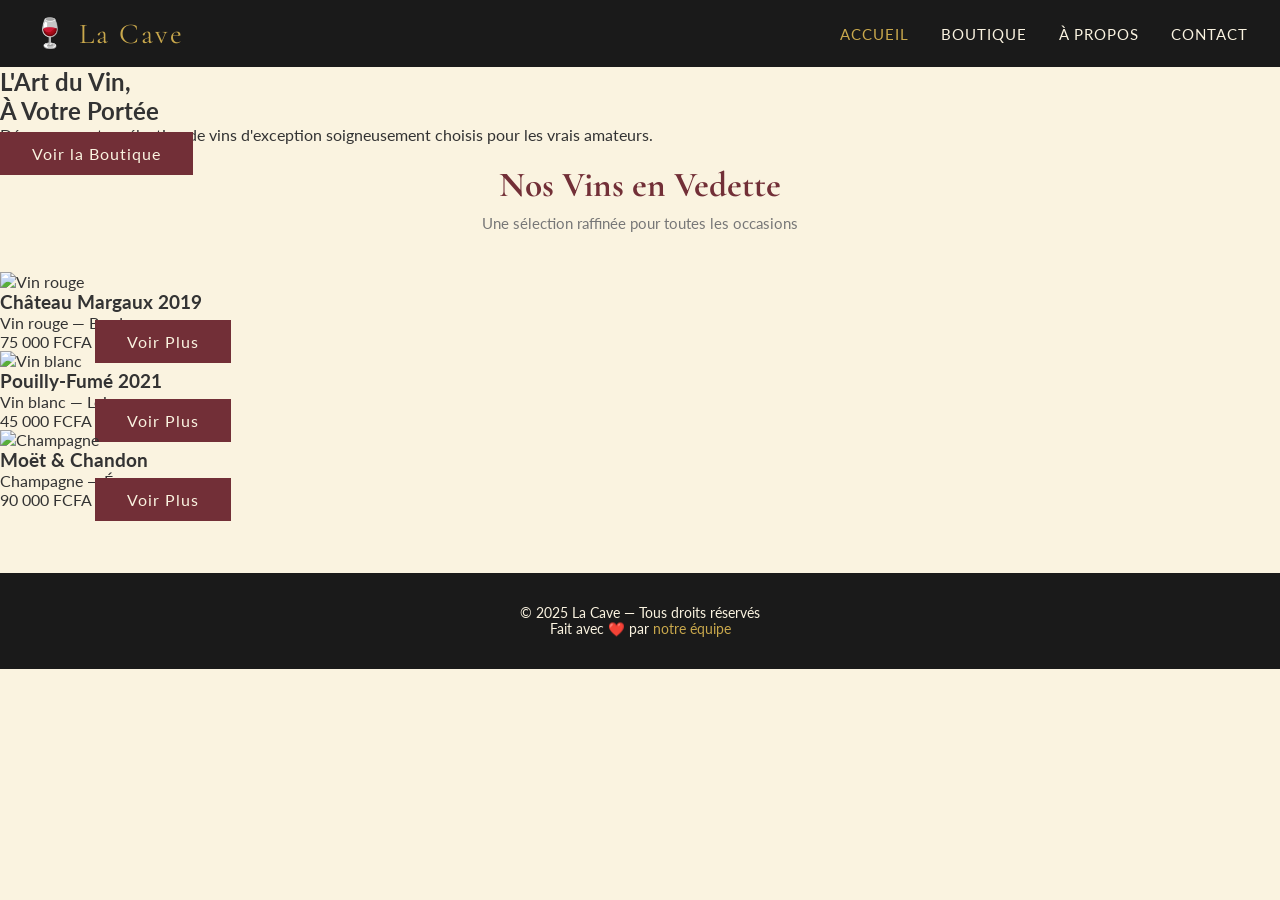
==== index.html @ 1f40045c "init: structure de base du projet La Cave" ====
<!DOCTYPE html>
<html lang="fr">
<head>
  <meta charset="UTF-8" />
  <meta name="viewport" content="width=device-width, initial-scale=1.0" />
  <title>La Cave — Vins d'Exception</title>
  <link rel="stylesheet" href="style.css" />
  <link rel="stylesheet" href="https://cdnjs.cloudflare.com/ajax/libs/font-awesome/6.5.0/css/all.min.css" />
</head>
<body>

  <!-- ========== NAVIGATION ========== -->
  <nav>
    <div class="logo">🍷 La Cave</div>
    <ul>
      <li><a href="index.html" class="actif">Accueil</a></li>
      <li><a href="shop.html">Boutique</a></li>
      <li><a href="a-propos.html">À Propos</a></li>
      <li><a href="contact.html">Contact</a></li>
    </ul>
  </nav>

  <!-- ========== CONTENU PRINCIPAL ========== -->
  <main>

    <!-- Section Héro -->
    <section class="hero">
      <div class="hero-contenu">
        <h1>L'Art du Vin,<br/>À Votre Portée</h1>
        <p>Découvrez notre sélection de vins d'exception soigneusement choisis pour les vrais amateurs.</p>
        <a href="shop.html" class="btn-principal">Voir la Boutique</a>
      </div>
    </section>

    <!-- Section Vins en Vedette -->
    <section class="vins-vedette">
      <h2 class="titre-section">Nos Vins en Vedette</h2>
      <p class="sous-titre-section">Une sélection raffinée pour toutes les occasions</p>
      <div class="grille-vins">

        <div class="carte-vin">
          <img src="images/vin1.jpg" alt="Vin rouge" />
          <h3>Château Margaux 2019</h3>
          <p>Vin rouge — Bordeaux</p>
          <span class="prix">75 000 FCFA</span>
          <a href="shop.html" class="btn-principal">Voir Plus</a>
        </div>

        <div class="carte-vin">
          <img src="images/vin2.jpg" alt="Vin blanc" />
          <h3>Pouilly-Fumé 2021</h3>
          <p>Vin blanc — Loire</p>
          <span class="prix">45 000 FCFA</span>
          <a href="shop.html" class="btn-principal">Voir Plus</a>
        </div>

        <div class="carte-vin">
          <img src="images/vin3.jpg" alt="Champagne" />
          <h3>Moët & Chandon</h3>
          <p>Champagne — Épernay</p>
          <span class="prix">90 000 FCFA</span>
          <a href="shop.html" class="btn-principal">Voir Plus</a>
        </div>

      </div>
    </section>

  </main>

  <!-- ========== PIED DE PAGE ========== -->
  <footer>
    <p>&copy; 2025 La Cave — Tous droits réservés</p>
    <p>Fait avec ❤️ par <a href="a-propos.html">notre équipe</a></p>
  </footer>

  <script src="script.js"></script>
</body>
</html>
---- style.css ----
/* =============================================
   LA CAVE — Feuille de style principale
   Auteur : [Ton Nom] (Chef d'équipe)
   ============================================= */

@import url('https://fonts.googleapis.com/css2?family=Cormorant+Garamond:wght@400;600;700&family=Lato:wght@300;400&display=swap');

/* --- Variables globales --- */
:root {
  --couleur-principale : #722F37;  /* Bordeaux */
  --couleur-or         : #C9A84C;  /* Or */
  --couleur-creme      : #FAF3E0;  /* Crème */
  --couleur-sombre     : #1a1a1a;  /* Noir doux */
  --couleur-texte      : #333333;
  --police-titre       : 'Cormorant Garamond', serif;
  --police-corps       : 'Lato', sans-serif;
}

/* --- Réinitialisation --- */
* {
  margin: 0;
  padding: 0;
  box-sizing: border-box;
}

body {
  font-family: var(--police-corps);
  color: var(--couleur-texte);
  background-color: var(--couleur-creme);
}

a {
  text-decoration: none;
  color: inherit;
}

/* =============================================
   BARRE DE NAVIGATION
   ============================================= */
nav {
  background-color: var(--couleur-sombre);
  padding: 1rem 2rem;
  display: flex;
  justify-content: space-between;
  align-items: center;
  position: sticky;
  top: 0;
  z-index: 100;
}

nav .logo {
  font-family: var(--police-titre);
  font-size: 1.8rem;
  color: var(--couleur-or);
  letter-spacing: 2px;
}

nav ul {
  list-style: none;
  display: flex;
  gap: 2rem;
}

nav ul li a {
  color: var(--couleur-creme);
  font-size: 0.95rem;
  letter-spacing: 1px;
  text-transform: uppercase;
  transition: color 0.3s;
}

nav ul li a:hover,
nav ul li a.actif {
  color: var(--couleur-or);
}

/* =============================================
   PIED DE PAGE
   ============================================= */
footer {
  background-color: var(--couleur-sombre);
  color: var(--couleur-creme);
  text-align: center;
  padding: 2rem;
  margin-top: 4rem;
  font-size: 0.85rem;
}

footer a {
  color: var(--couleur-or);
}

/* =============================================
   BOUTONS
   ============================================= */
.btn-principal {
  background-color: var(--couleur-principale);
  color: var(--couleur-creme);
  padding: 0.75rem 2rem;
  border: none;
  font-family: var(--police-corps);
  font-size: 1rem;
  letter-spacing: 1px;
  cursor: pointer;
  transition: background-color 0.3s;
}

.btn-principal:hover {
  background-color: var(--couleur-or);
  color: var(--couleur-sombre);
}

/* =============================================
   TITRE DE SECTION
   ============================================= */
.titre-section {
  font-family: var(--police-titre);
  font-size: 2.2rem;
  color: var(--couleur-principale);
  text-align: center;
  margin-bottom: 0.5rem;
}

.sous-titre-section {
  text-align: center;
  color: #777;
  margin-bottom: 2.5rem;
  font-size: 0.95rem;
}
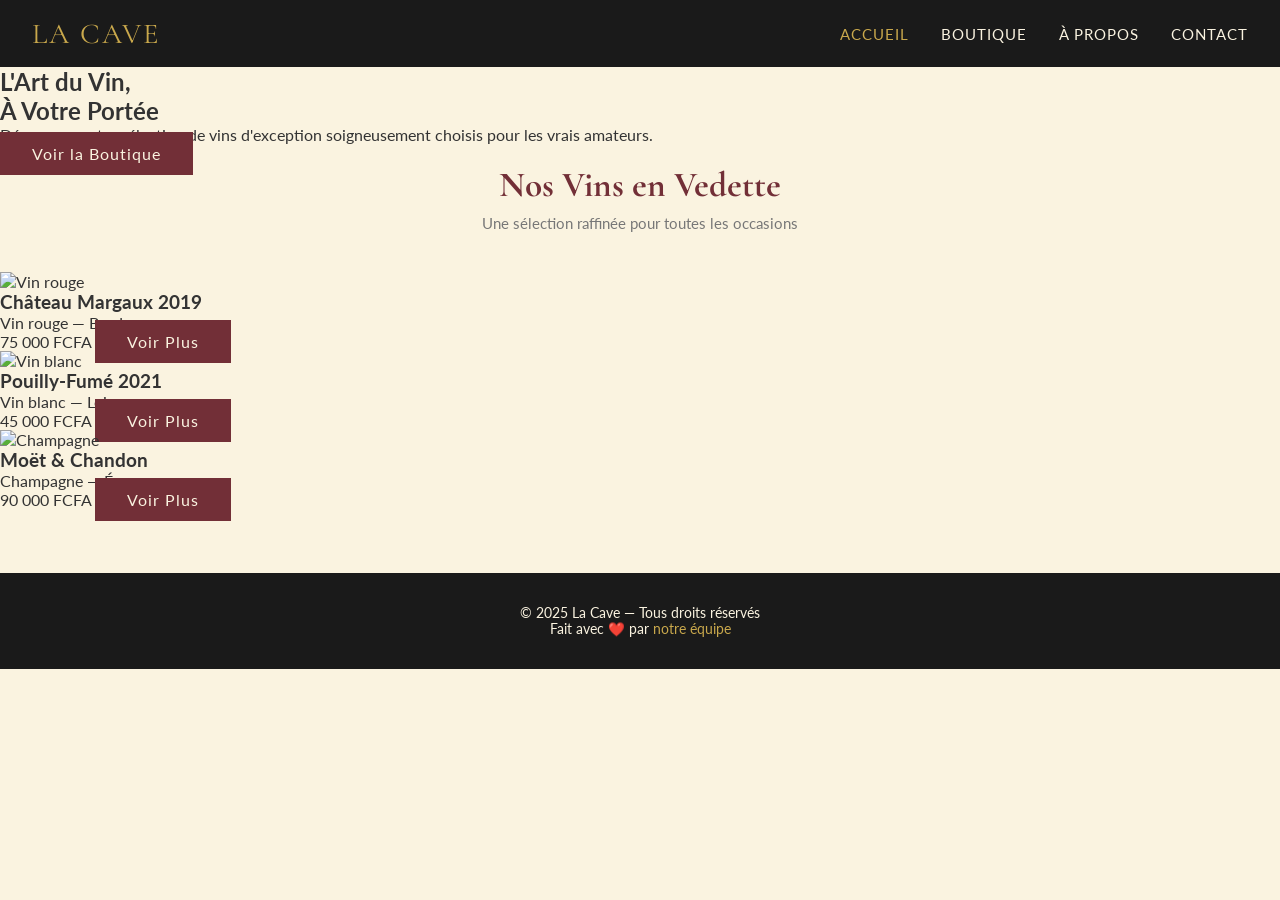
==== commit 6763b85d: "ajout: images dans le dossier images/" ====
--- a/index.html
+++ b/index.html
@@ -11,7 +11,7 @@
 
   <!-- ========== NAVIGATION ========== -->
   <nav>
-    <div class="logo">🍷 La Cave</div>
+    <div class="logo">LA CAVE</div>
     <ul>
       <li><a href="index.html" class="actif">Accueil</a></li>
       <li><a href="shop.html">Boutique</a></li>
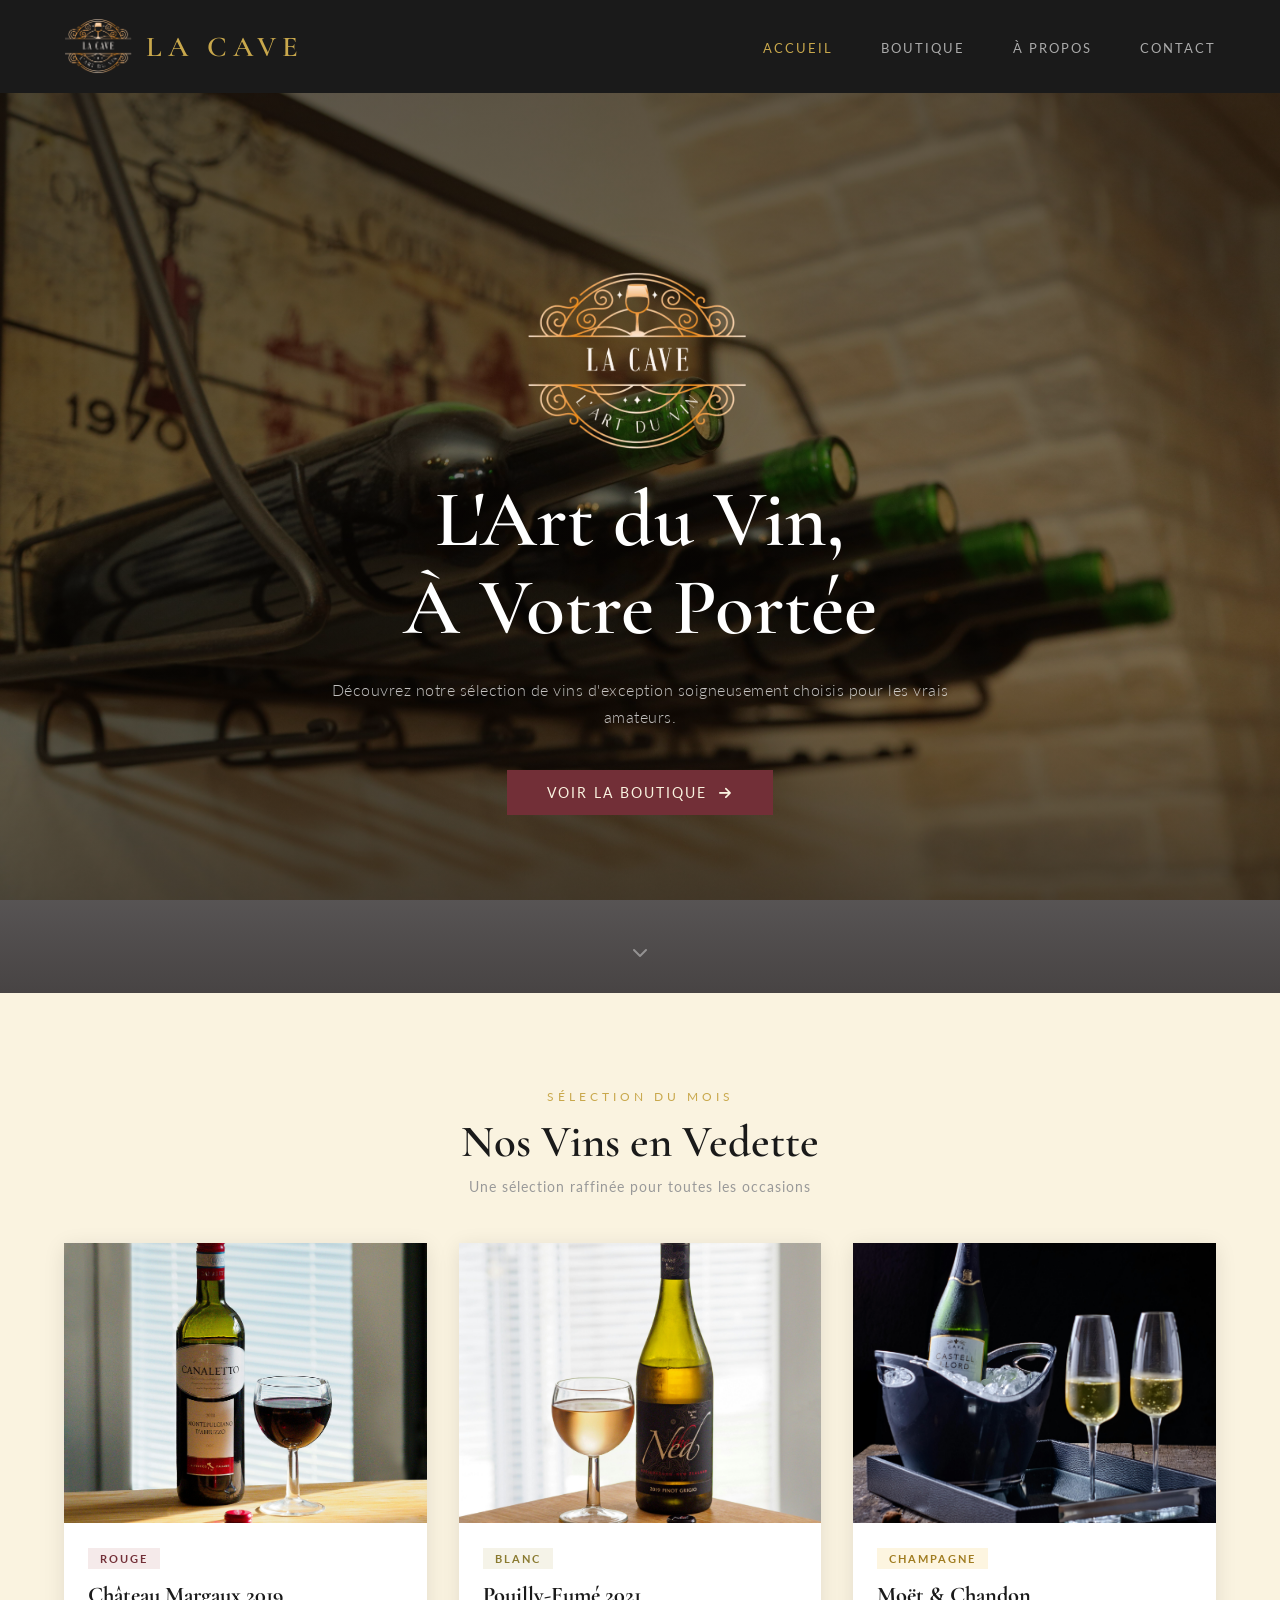
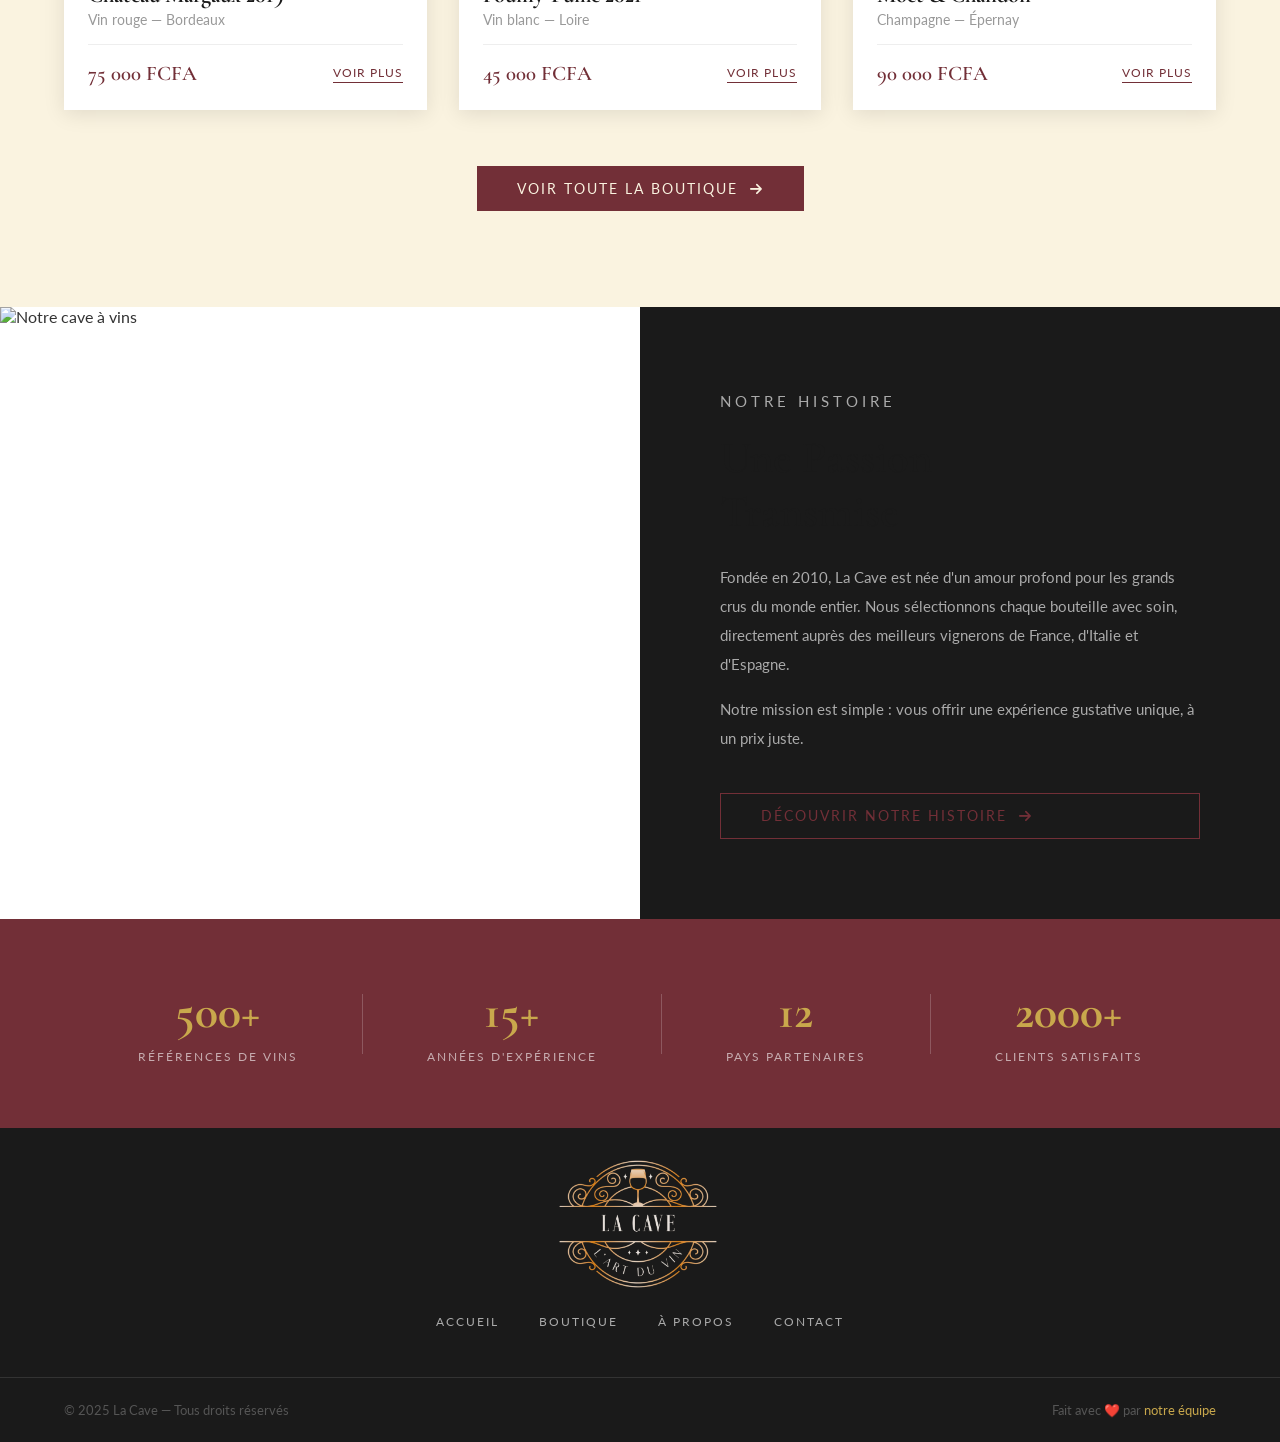
==== commit 97e810ae: "feat: page accueil terminée - index.html et style.css" ====
--- a/index.html
+++ b/index.html
@@ -11,7 +11,10 @@
 
   <!-- ========== NAVIGATION ========== -->
   <nav>
-    <div class="logo">LA CAVE</div>
+    <a href="index.html" class="logo-nav">
+      <img src="images/logo-2.png" alt="La Cave" class="logo-img" />
+      <span class="logo-texte">LA CAVE</span>
+    </a>
     <ul>
       <li><a href="index.html" class="actif">Accueil</a></li>
       <li><a href="shop.html">Boutique</a></li>
@@ -23,45 +26,114 @@
   <!-- ========== CONTENU PRINCIPAL ========== -->
   <main>
 
-    <!-- Section Héro -->
+    <!-- ===== SECTION HÉRO ===== -->
     <section class="hero">
+      <div class="hero-overlay"></div>
       <div class="hero-contenu">
+        <img src="images/logo-2.png" alt="La Cave" class="hero-logo" />
         <h1>L'Art du Vin,<br/>À Votre Portée</h1>
-        <p>Découvrez notre sélection de vins d'exception soigneusement choisis pour les vrais amateurs.</p>
-        <a href="shop.html" class="btn-principal">Voir la Boutique</a>
+        <p class="hero-sous-titre">Découvrez notre sélection de vins d'exception soigneusement choisis pour les vrais amateurs.</p>
+        <a href="shop.html" class="btn-principal">Voir la Boutique &nbsp;<i class="fa-solid fa-arrow-right"></i></a>
+      </div>
+      <div class="hero-scroll">
+        <i class="fa-solid fa-chevron-down"></i>
       </div>
     </section>
 
-    <!-- Section Vins en Vedette -->
+    <!-- ===== SECTION VINS EN VEDETTE ===== -->
     <section class="vins-vedette">
+      <p class="label-section">Sélection du Mois</p>
       <h2 class="titre-section">Nos Vins en Vedette</h2>
       <p class="sous-titre-section">Une sélection raffinée pour toutes les occasions</p>
+
       <div class="grille-vins">
 
         <div class="carte-vin">
-          <img src="images/vin1.jpg" alt="Vin rouge" />
-          <h3>Château Margaux 2019</h3>
-          <p>Vin rouge — Bordeaux</p>
-          <span class="prix">75 000 FCFA</span>
-          <a href="shop.html" class="btn-principal">Voir Plus</a>
+          <div class="carte-vin-image">
+            <img src="images/vin-rouge-2.jpg" alt="Vin rouge" />
+          </div>
+          <div class="carte-vin-corps">
+            <span class="carte-categorie rouge">Rouge</span>
+            <h3>Château Margaux 2019</h3>
+            <p>Vin rouge — Bordeaux</p>
+            <div class="carte-bas">
+              <span class="prix">75 000 FCFA</span>
+              <a href="shop.html" class="btn-carte">Voir Plus</a>
+            </div>
+          </div>
         </div>
 
         <div class="carte-vin">
-          <img src="images/vin2.jpg" alt="Vin blanc" />
-          <h3>Pouilly-Fumé 2021</h3>
-          <p>Vin blanc — Loire</p>
-          <span class="prix">45 000 FCFA</span>
-          <a href="shop.html" class="btn-principal">Voir Plus</a>
+          <div class="carte-vin-image">
+            <img src="images/vin-blanc-1.jpg" alt="Vin blanc" />
+          </div>
+          <div class="carte-vin-corps">
+            <span class="carte-categorie blanc">Blanc</span>
+            <h3>Pouilly-Fumé 2021</h3>
+            <p>Vin blanc — Loire</p>
+            <div class="carte-bas">
+              <span class="prix">45 000 FCFA</span>
+              <a href="shop.html" class="btn-carte">Voir Plus</a>
+            </div>
+          </div>
         </div>
 
         <div class="carte-vin">
-          <img src="images/vin3.jpg" alt="Champagne" />
-          <h3>Moët & Chandon</h3>
-          <p>Champagne — Épernay</p>
-          <span class="prix">90 000 FCFA</span>
-          <a href="shop.html" class="btn-principal">Voir Plus</a>
+          <div class="carte-vin-image">
+            <img src="images/champagne-2.jpg" alt="Champagne" />
+          </div>
+          <div class="carte-vin-corps">
+            <span class="carte-categorie champagne">Champagne</span>
+            <h3>Moët &amp; Chandon</h3>
+            <p>Champagne — Épernay</p>
+            <div class="carte-bas">
+              <span class="prix">90 000 FCFA</span>
+              <a href="shop.html" class="btn-carte">Voir Plus</a>
+            </div>
+          </div>
         </div>
 
+      </div>
+
+      <div class="voir-tout">
+        <a href="shop.html" class="btn-principal">Voir Toute la Boutique &nbsp;<i class="fa-solid fa-arrow-right"></i></a>
+      </div>
+    </section>
+
+    <!-- ===== SECTION HISTOIRE (image verticale + texte) ===== -->
+    <section class="section-histoire">
+      <div class="histoire-image">
+        <img src="images/vin-ledge-2.jpg" alt="Notre cave à vins" />
+      </div>
+      <div class="histoire-texte">
+        <p class="label-section">Notre Histoire</p>
+        <h2 class="titre-section-gauche">Une Passion<br/>Transmise</h2>
+        <p>Fondée en 2010, La Cave est née d'un amour profond pour les grands crus du monde entier. Nous sélectionnons chaque bouteille avec soin, directement auprès des meilleurs vignerons de France, d'Italie et d'Espagne.</p>
+        <p>Notre mission est simple : vous offrir une expérience gustative unique, à un prix juste.</p>
+        <a href="a-propos.html" class="btn-contour">Découvrir Notre Histoire &nbsp;<i class="fa-solid fa-arrow-right"></i></a>
+      </div>
+    </section>
+
+    <!-- ===== SECTION CHIFFRES ===== -->
+    <section class="section-chiffres">
+      <div class="chiffre-item">
+        <span class="chiffre">500+</span>
+        <span class="chiffre-label">Références de Vins</span>
+      </div>
+      <div class="chiffre-separateur"></div>
+      <div class="chiffre-item">
+        <span class="chiffre">15+</span>
+        <span class="chiffre-label">Années d'Expérience</span>
+      </div>
+      <div class="chiffre-separateur"></div>
+      <div class="chiffre-item">
+        <span class="chiffre">12</span>
+        <span class="chiffre-label">Pays Partenaires</span>
+      </div>
+      <div class="chiffre-separateur"></div>
+      <div class="chiffre-item">
+        <span class="chiffre">2000+</span>
+        <span class="chiffre-label">Clients Satisfaits</span>
       </div>
     </section>
 
@@ -69,8 +141,19 @@
 
   <!-- ========== PIED DE PAGE ========== -->
   <footer>
-    <p>&copy; 2025 La Cave — Tous droits réservés</p>
-    <p>Fait avec ❤️ par <a href="a-propos.html">notre équipe</a></p>
+    <div class="footer-contenu">
+      <img src="images/logo-2.png" alt="La Cave" class="footer-logo-img" />
+      <div class="footer-liens">
+        <a href="index.html">Accueil</a>
+        <a href="shop.html">Boutique</a>
+        <a href="a-propos.html">À Propos</a>
+        <a href="contact.html">Contact</a>
+      </div>
+    </div>
+    <div class="footer-bas">
+      <p>&copy; 2025 La Cave — Tous droits réservés</p>
+      <p>Fait avec ❤️ par <a href="a-propos.html">notre équipe</a></p>
+    </div>
   </footer>
 
   <script src="script.js"></script>
--- a/style.css
+++ b/style.css
@@ -1,22 +1,30 @@
 /* =============================================
    LA CAVE — Feuille de style principale
-   Auteur : [Ton Nom] (Chef d'équipe)
-   ============================================= */
-
-@import url('https://fonts.googleapis.com/css2?family=Cormorant+Garamond:wght@400;600;700&family=Lato:wght@300;400&display=swap');
-
-/* --- Variables globales --- */
+   Auteur : Membre 1 (Chef d'équipe)
+   ============================================= */
+
+@import url('https://fonts.googleapis.com/css2?family=Cormorant+Garamond:ital,wght@0,400;0,600;0,700;1,400&family=Lato:wght@300;400;700&display=swap');
+
+/* =============================================
+   VARIABLES GLOBALES
+   ============================================= */
 :root {
-  --couleur-principale : #722F37;  /* Bordeaux */
-  --couleur-or         : #C9A84C;  /* Or */
-  --couleur-creme      : #FAF3E0;  /* Crème */
-  --couleur-sombre     : #1a1a1a;  /* Noir doux */
+  --couleur-principale : #722F37;
+  --couleur-or         : #C9A84C;
+  --couleur-creme      : #FAF3E0;
+  --couleur-sombre     : #1a1a1a;
   --couleur-texte      : #333333;
+  --couleur-gris       : #f5f5f0;
   --police-titre       : 'Cormorant Garamond', serif;
   --police-corps       : 'Lato', sans-serif;
-}
-
-/* --- Réinitialisation --- */
+  --ombre              : 0 4px 20px rgba(0,0,0,0.1);
+  --ombre-forte        : 0 8px 40px rgba(0,0,0,0.2);
+  --transition         : all 0.3s ease;
+}
+
+/* =============================================
+   RÉINITIALISATION
+   ============================================= */
 * {
   margin: 0;
   padding: 0;
@@ -26,7 +34,8 @@
 body {
   font-family: var(--police-corps);
   color: var(--couleur-texte);
-  background-color: var(--couleur-creme);
+  background-color: #fff;
+  overflow-x: hidden;
 }
 
 a {
@@ -34,39 +43,63 @@
   color: inherit;
 }
 
+img {
+  max-width: 100%;
+  display: block;
+}
+
 /* =============================================
    BARRE DE NAVIGATION
    ============================================= */
 nav {
   background-color: var(--couleur-sombre);
-  padding: 1rem 2rem;
+  padding: 1.2rem 4rem;
   display: flex;
   justify-content: space-between;
   align-items: center;
   position: sticky;
   top: 0;
-  z-index: 100;
-}
-
-nav .logo {
+  z-index: 1000;
+}
+
+nav .logo-nav {
+  display: flex;
+  align-items: center;
+  gap: 0.75rem;
+  text-decoration: none;
+}
+
+nav .logo-img {
+  height: 55px;
+  width: auto;
+  transition: opacity 0.3s;
+}
+
+nav .logo-nav:hover .logo-img {
+  opacity: 0.85;
+}
+
+nav .logo-texte {
   font-family: var(--police-titre);
   font-size: 1.8rem;
   color: var(--couleur-or);
-  letter-spacing: 2px;
+  letter-spacing: 6px;
+  font-weight: 600;
 }
 
 nav ul {
   list-style: none;
   display: flex;
-  gap: 2rem;
+  gap: 3rem;
 }
 
 nav ul li a {
-  color: var(--couleur-creme);
-  font-size: 0.95rem;
-  letter-spacing: 1px;
-  text-transform: uppercase;
-  transition: color 0.3s;
+  color: #aaa;
+  font-size: 0.8rem;
+  letter-spacing: 2px;
+  text-transform: uppercase;
+  transition: var(--transition);
+  font-weight: 400;
 }
 
 nav ul li a:hover,
@@ -80,13 +113,46 @@
 footer {
   background-color: var(--couleur-sombre);
   color: var(--couleur-creme);
-  text-align: center;
-  padding: 2rem;
-  margin-top: 4rem;
-  font-size: 0.85rem;
-}
-
-footer a {
+  margin-top: 0;
+}
+
+.footer-contenu {
+  padding: 2rem 4rem 3rem;
+  display: flex;
+  flex-direction: column;
+  align-items: center;
+  gap: 1rem;
+  border-bottom: 1px solid #333;
+}
+
+.footer-liens {
+  display: flex;
+  gap: 2.5rem;
+  margin-top: 0.5rem;
+}
+
+.footer-liens a {
+  color: #aaa;
+  font-size: 0.75rem;
+  letter-spacing: 2px;
+  text-transform: uppercase;
+  transition: var(--transition);
+}
+
+.footer-liens a:hover {
+  color: var(--couleur-or);
+}
+
+.footer-bas {
+  padding: 1.5rem 4rem;
+  text-align: center;
+  font-size: 0.8rem;
+  color: #555;
+  display: flex;
+  justify-content: space-between;
+}
+
+.footer-bas a {
   color: var(--couleur-or);
 }
 
@@ -94,15 +160,17 @@
    BOUTONS
    ============================================= */
 .btn-principal {
+  display: inline-block;
   background-color: var(--couleur-principale);
   color: var(--couleur-creme);
-  padding: 0.75rem 2rem;
+  padding: 0.9rem 2.5rem;
   border: none;
   font-family: var(--police-corps);
-  font-size: 1rem;
-  letter-spacing: 1px;
+  font-size: 0.85rem;
+  letter-spacing: 2px;
+  text-transform: uppercase;
   cursor: pointer;
-  transition: background-color 0.3s;
+  transition: var(--transition);
 }
 
 .btn-principal:hover {
@@ -110,20 +178,618 @@
   color: var(--couleur-sombre);
 }
 
-/* =============================================
-   TITRE DE SECTION
-   ============================================= */
+.btn-contour {
+  display: inline-block;
+  background-color: transparent;
+  color: var(--couleur-principale);
+  padding: 0.9rem 2.5rem;
+  border: 1px solid var(--couleur-principale);
+  font-family: var(--police-corps);
+  font-size: 0.85rem;
+  letter-spacing: 2px;
+  text-transform: uppercase;
+  cursor: pointer;
+  transition: var(--transition);
+  margin-top: 1.5rem;
+}
+
+.btn-contour:hover {
+  background-color: var(--couleur-principale);
+  color: var(--couleur-creme);
+}
+
+.btn-carte {
+  display: inline-block;
+  background-color: transparent;
+  color: var(--couleur-principale);
+  font-size: 0.78rem;
+  letter-spacing: 1px;
+  text-transform: uppercase;
+  border-bottom: 1px solid var(--couleur-principale);
+  padding-bottom: 2px;
+  transition: var(--transition);
+}
+
+.btn-carte:hover {
+  color: var(--couleur-or);
+  border-color: var(--couleur-or);
+}
+
+/* =============================================
+   LABELS ET TITRES DE SECTION
+   ============================================= */
+.label-section {
+  font-size: 0.75rem;
+  letter-spacing: 4px;
+  text-transform: uppercase;
+  color: var(--couleur-or);
+  text-align: center;
+  display: block;
+  margin-bottom: 0.75rem;
+}
+
 .titre-section {
   font-family: var(--police-titre);
-  font-size: 2.2rem;
+  font-size: 2.8rem;
+  color: var(--couleur-sombre);
+  text-align: center;
+  margin-bottom: 0.5rem;
+  font-weight: 600;
+  line-height: 1.2;
+}
+
+.titre-section-gauche {
+  font-family: var(--police-titre);
+  font-size: 2.8rem;
+  color: var(--couleur-sombre);
+  text-align: left;
+  margin-bottom: 1.5rem;
+  font-weight: 600;
+  line-height: 1.2;
+}
+
+.sous-titre-section {
+  text-align: center;
+  color: #999;
+  margin-bottom: 3rem;
+  font-size: 0.9rem;
+  letter-spacing: 1px;
+}
+
+/* =============================================
+   SECTION HÉRO
+   ============================================= */
+/* Logo dans le héro */
+.hero-logo {
+  height: 180px;
+  width: auto;
+  margin: 0 auto 1.5rem;
+  filter: drop-shadow(0 0 30px rgba(201, 168, 76, 0.4));
+}
+
+/* Logo dans le footer */
+.footer-logo-img {
+  height: 130px;
+  width: auto;
+  margin: 0 auto;
+  opacity: 0.9;
+}
+
+.hero {
+  position: relative;
+  height: 100vh;
+  min-height: 600px;
+  background-image: url('images/vin-ledge-1.jpg');
+  background-size: cover;
+  background-position: center;
+  background-attachment: fixed;
+  display: flex;
+  align-items: center;
+  justify-content: center;
+}
+
+.hero-overlay {
+  position: absolute;
+  inset: 0;
+  background: linear-gradient(
+    to bottom,
+    rgba(10, 5, 5, 0.65) 0%,
+    rgba(10, 5, 5, 0.5) 60%,
+    rgba(10, 5, 5, 0.75) 100%
+  );
+}
+
+.hero-contenu {
+  position: relative;
+  z-index: 2;
+  text-align: center;
+  color: #fff;
+  max-width: 750px;
+  padding: 0 2rem;
+}
+
+.hero-label {
+  font-size: 0.75rem;
+  letter-spacing: 5px;
+  text-transform: uppercase;
+  color: var(--couleur-or);
+  margin-bottom: 1.5rem;
+}
+
+.hero-contenu h1 {
+  font-family: var(--police-titre);
+  font-size: 5rem;
+  font-weight: 600;
+  line-height: 1.1;
+  margin-bottom: 1.5rem;
+  color: #fff;
+}
+
+.hero-sous-titre {
+  font-size: 1rem;
+  color: rgba(255,255,255,0.75);
+  margin-bottom: 2.5rem;
+  line-height: 1.7;
+  font-weight: 300;
+  letter-spacing: 0.5px;
+}
+
+.hero-scroll {
+  position: absolute;
+  bottom: 2rem;
+  left: 50%;
+  transform: translateX(-50%);
+  z-index: 2;
+  color: rgba(255,255,255,0.4);
+  font-size: 1rem;
+  animation: rebondir 2s infinite;
+}
+
+@keyframes rebondir {
+  0%, 100% { transform: translateX(-50%) translateY(0); }
+  50%       { transform: translateX(-50%) translateY(8px); }
+}
+
+/* =============================================
+   SECTION VINS EN VEDETTE
+   ============================================= */
+.vins-vedette {
+  padding: 6rem 4rem;
+  background-color: var(--couleur-creme);
+}
+
+.grille-vins {
+  display: grid;
+  grid-template-columns: repeat(3, 1fr);
+  gap: 2rem;
+  max-width: 1200px;
+  margin: 0 auto;
+}
+
+.carte-vin {
+  background-color: #fff;
+  box-shadow: var(--ombre);
+  transition: var(--transition);
+  overflow: hidden;
+}
+
+.carte-vin:hover {
+  box-shadow: var(--ombre-forte);
+  transform: translateY(-6px);
+}
+
+.carte-vin-image {
+  width: 100%;
+  height: 280px;
+  overflow: hidden;
+}
+
+.carte-vin-image img {
+  width: 100%;
+  height: 100%;
+  object-fit: cover;
+  transition: transform 0.5s ease;
+}
+
+.carte-vin:hover .carte-vin-image img {
+  transform: scale(1.05);
+}
+
+.carte-vin-corps {
+  padding: 1.5rem;
+}
+
+.carte-categorie {
+  font-size: 0.7rem;
+  letter-spacing: 2px;
+  text-transform: uppercase;
+  padding: 0.25rem 0.75rem;
+  display: inline-block;
+  margin-bottom: 0.75rem;
+  font-weight: 700;
+}
+
+.carte-categorie.rouge {
+  background-color: #f5eaea;
   color: var(--couleur-principale);
-  text-align: center;
+}
+
+.carte-categorie.blanc {
+  background-color: #f5f3e8;
+  color: #8a7a30;
+}
+
+.carte-categorie.champagne {
+  background-color: #fdf5e0;
+  color: #a07c20;
+}
+
+.carte-vin-corps h3 {
+  font-family: var(--police-titre);
+  font-size: 1.4rem;
+  color: var(--couleur-sombre);
+  margin-bottom: 0.25rem;
+}
+
+.carte-vin-corps > p {
+  color: #999;
+  font-size: 0.85rem;
+  margin-bottom: 1rem;
+}
+
+.carte-bas {
+  display: flex;
+  justify-content: space-between;
+  align-items: center;
+  margin-top: 1rem;
+  padding-top: 1rem;
+  border-top: 1px solid #eee;
+}
+
+.prix {
+  font-family: var(--police-titre);
+  font-size: 1.3rem;
+  color: var(--couleur-principale);
+  font-weight: 600;
+}
+
+.voir-tout {
+  text-align: center;
+  margin-top: 3.5rem;
+}
+
+/* =============================================
+   SECTION HISTOIRE (split image + texte)
+   ============================================= */
+.section-histoire {
+  display: grid;
+  grid-template-columns: 1fr 1fr;
+  min-height: 600px;
+}
+
+.histoire-image {
+  overflow: hidden;
+}
+
+.histoire-image img {
+  width: 100%;
+  height: 100%;
+  object-fit: cover;
+  object-position: center;
+  transition: transform 0.8s ease;
+}
+
+.histoire-image:hover img {
+  transform: scale(1.03);
+}
+
+.histoire-texte {
+  background-color: var(--couleur-sombre);
+  padding: 5rem;
+  display: flex;
+  flex-direction: column;
+  justify-content: center;
+}
+
+.histoire-texte .label-section {
+  text-align: left;
+}
+
+.histoire-texte p {
+  color: #aaa;
+  line-height: 1.9;
+  font-size: 0.95rem;
+  margin-bottom: 1rem;
+}
+
+/* =============================================
+   SECTION CHIFFRES
+   ============================================= */
+.section-chiffres {
+  background-color: var(--couleur-principale);
+  padding: 4rem;
+  display: flex;
+  justify-content: center;
+  align-items: center;
+  gap: 0;
+}
+
+.chiffre-item {
+  display: flex;
+  flex-direction: column;
+  align-items: center;
+  gap: 0.5rem;
+  padding: 0 4rem;
+}
+
+.chiffre {
+  font-family: var(--police-titre);
+  font-size: 3rem;
+  color: var(--couleur-or);
+  font-weight: 700;
+}
+
+.chiffre-label {
+  font-size: 0.75rem;
+  letter-spacing: 2px;
+  text-transform: uppercase;
+  color: rgba(255,255,255,0.6);
+  text-align: center;
+}
+
+.chiffre-separateur {
+  width: 1px;
+  height: 60px;
+  background-color: rgba(255,255,255,0.2);
+}
+
+/* =============================================
+   PAGE BOUTIQUE — shop.html (Membre 3)
+   ============================================= */
+.boutique {
+  padding: 5rem 4rem;
+  background-color: var(--couleur-creme);
+  min-height: 80vh;
+}
+
+.filtres {
+  display: flex;
+  justify-content: center;
+  gap: 1rem;
+  margin-bottom: 3rem;
+  flex-wrap: wrap;
+}
+
+.btn-filtre {
+  background-color: transparent;
+  border: 1px solid #ccc;
+  color: var(--couleur-texte);
+  padding: 0.6rem 1.8rem;
+  font-family: var(--police-corps);
+  font-size: 0.78rem;
+  letter-spacing: 2px;
+  text-transform: uppercase;
+  cursor: pointer;
+  transition: var(--transition);
+}
+
+.btn-filtre:hover,
+.btn-filtre.actif-filtre {
+  background-color: var(--couleur-principale);
+  color: #fff;
+  border-color: var(--couleur-principale);
+}
+
+/* =============================================
+   PAGE À PROPOS — a-propos.html (Membre 4)
+   ============================================= */
+.histoire {
+  padding: 6rem 4rem;
+  background-color: #fff;
+}
+
+.histoire-contenu {
+  display: grid;
+  grid-template-columns: 1fr 1fr;
+  gap: 4rem;
+  align-items: center;
+  max-width: 1100px;
+  margin: 0 auto;
+}
+
+.image-histoire {
+  width: 100%;
+  height: 450px;
+  object-fit: cover;
+  box-shadow: var(--ombre-forte);
+}
+
+.texte-histoire p {
+  color: #666;
+  line-height: 1.9;
+  margin-bottom: 1rem;
+  font-size: 0.95rem;
+}
+
+.equipe {
+  padding: 6rem 4rem;
+  background-color: var(--couleur-creme);
+}
+
+.grille-equipe {
+  display: grid;
+  grid-template-columns: repeat(3, 1fr);
+  gap: 2rem;
+  max-width: 1000px;
+  margin: 0 auto;
+}
+
+.carte-membre {
+  background-color: #fff;
+  padding: 2rem;
+  text-align: center;
+  box-shadow: var(--ombre);
+  transition: var(--transition);
+}
+
+.carte-membre:hover {
+  transform: translateY(-5px);
+  box-shadow: var(--ombre-forte);
+}
+
+.carte-membre img {
+  width: 120px;
+  height: 120px;
+  border-radius: 50%;
+  object-fit: cover;
+  margin: 0 auto 1rem;
+  border: 3px solid var(--couleur-or);
+}
+
+.carte-membre h3 {
+  font-family: var(--police-titre);
+  font-size: 1.3rem;
+  color: var(--couleur-sombre);
+  margin-bottom: 0.25rem;
+}
+
+.carte-membre p {
+  color: #999;
+  font-size: 0.85rem;
+  letter-spacing: 1px;
+}
+
+.valeurs {
+  padding: 6rem 4rem;
+  background-color: #fff;
+}
+
+.grille-valeurs {
+  display: grid;
+  grid-template-columns: repeat(3, 1fr);
+  gap: 2rem;
+  max-width: 1000px;
+  margin: 0 auto;
+}
+
+.carte-valeur {
+  text-align: center;
+  padding: 2.5rem 2rem;
+  border: 1px solid #eee;
+  transition: var(--transition);
+}
+
+.carte-valeur:hover {
+  border-color: var(--couleur-or);
+  box-shadow: var(--ombre);
+}
+
+.carte-valeur i {
+  font-size: 2rem;
+  color: var(--couleur-or);
+  margin-bottom: 1rem;
+}
+
+.carte-valeur h3 {
+  font-family: var(--police-titre);
+  font-size: 1.4rem;
+  color: var(--couleur-sombre);
+  margin-bottom: 0.75rem;
+}
+
+.carte-valeur p {
+  color: #888;
+  font-size: 0.9rem;
+  line-height: 1.7;
+}
+
+/* =============================================
+   PAGE CONTACT — contact.html (Membre 5)
+   ============================================= */
+.contact {
+  padding: 6rem 4rem;
+  background-color: var(--couleur-creme);
+  min-height: 80vh;
+}
+
+.contact-contenu {
+  display: grid;
+  grid-template-columns: 1.5fr 1fr;
+  gap: 4rem;
+  max-width: 1100px;
+  margin: 0 auto;
+}
+
+.formulaire-contact {
+  background-color: #fff;
+  padding: 3rem;
+  box-shadow: var(--ombre);
+}
+
+.formulaire-contact h3 {
+  font-family: var(--police-titre);
+  font-size: 1.6rem;
+  color: var(--couleur-sombre);
+  margin-bottom: 2rem;
+}
+
+.champ {
+  margin-bottom: 1.5rem;
+}
+
+.champ label {
+  display: block;
+  font-size: 0.75rem;
+  letter-spacing: 2px;
+  text-transform: uppercase;
+  color: #888;
   margin-bottom: 0.5rem;
 }
 
-.sous-titre-section {
-  text-align: center;
-  color: #777;
-  margin-bottom: 2.5rem;
+.champ input,
+.champ textarea {
+  width: 100%;
+  padding: 0.85rem 1rem;
+  border: 1px solid #ddd;
+  font-family: var(--police-corps);
   font-size: 0.95rem;
+  color: var(--couleur-texte);
+  background-color: #fafafa;
+  transition: var(--transition);
+  outline: none;
+  resize: vertical;
+}
+
+.champ input:focus,
+.champ textarea:focus {
+  border-color: var(--couleur-principale);
+  background-color: #fff;
+}
+
+.infos-contact {
+  padding: 2rem 0;
+}
+
+.infos-contact h3 {
+  font-family: var(--police-titre);
+  font-size: 1.6rem;
+  color: var(--couleur-sombre);
+  margin-bottom: 2rem;
+}
+
+.info-item {
+  display: flex;
+  align-items: flex-start;
+  gap: 1rem;
+  margin-bottom: 1.5rem;
+  color: #666;
+  font-size: 0.95rem;
+  line-height: 1.6;
+}
+
+.info-item i {
+  color: var(--couleur-or);
+  font-size: 1.1rem;
+  margin-top: 3px;
+  min-width: 20px;
 }
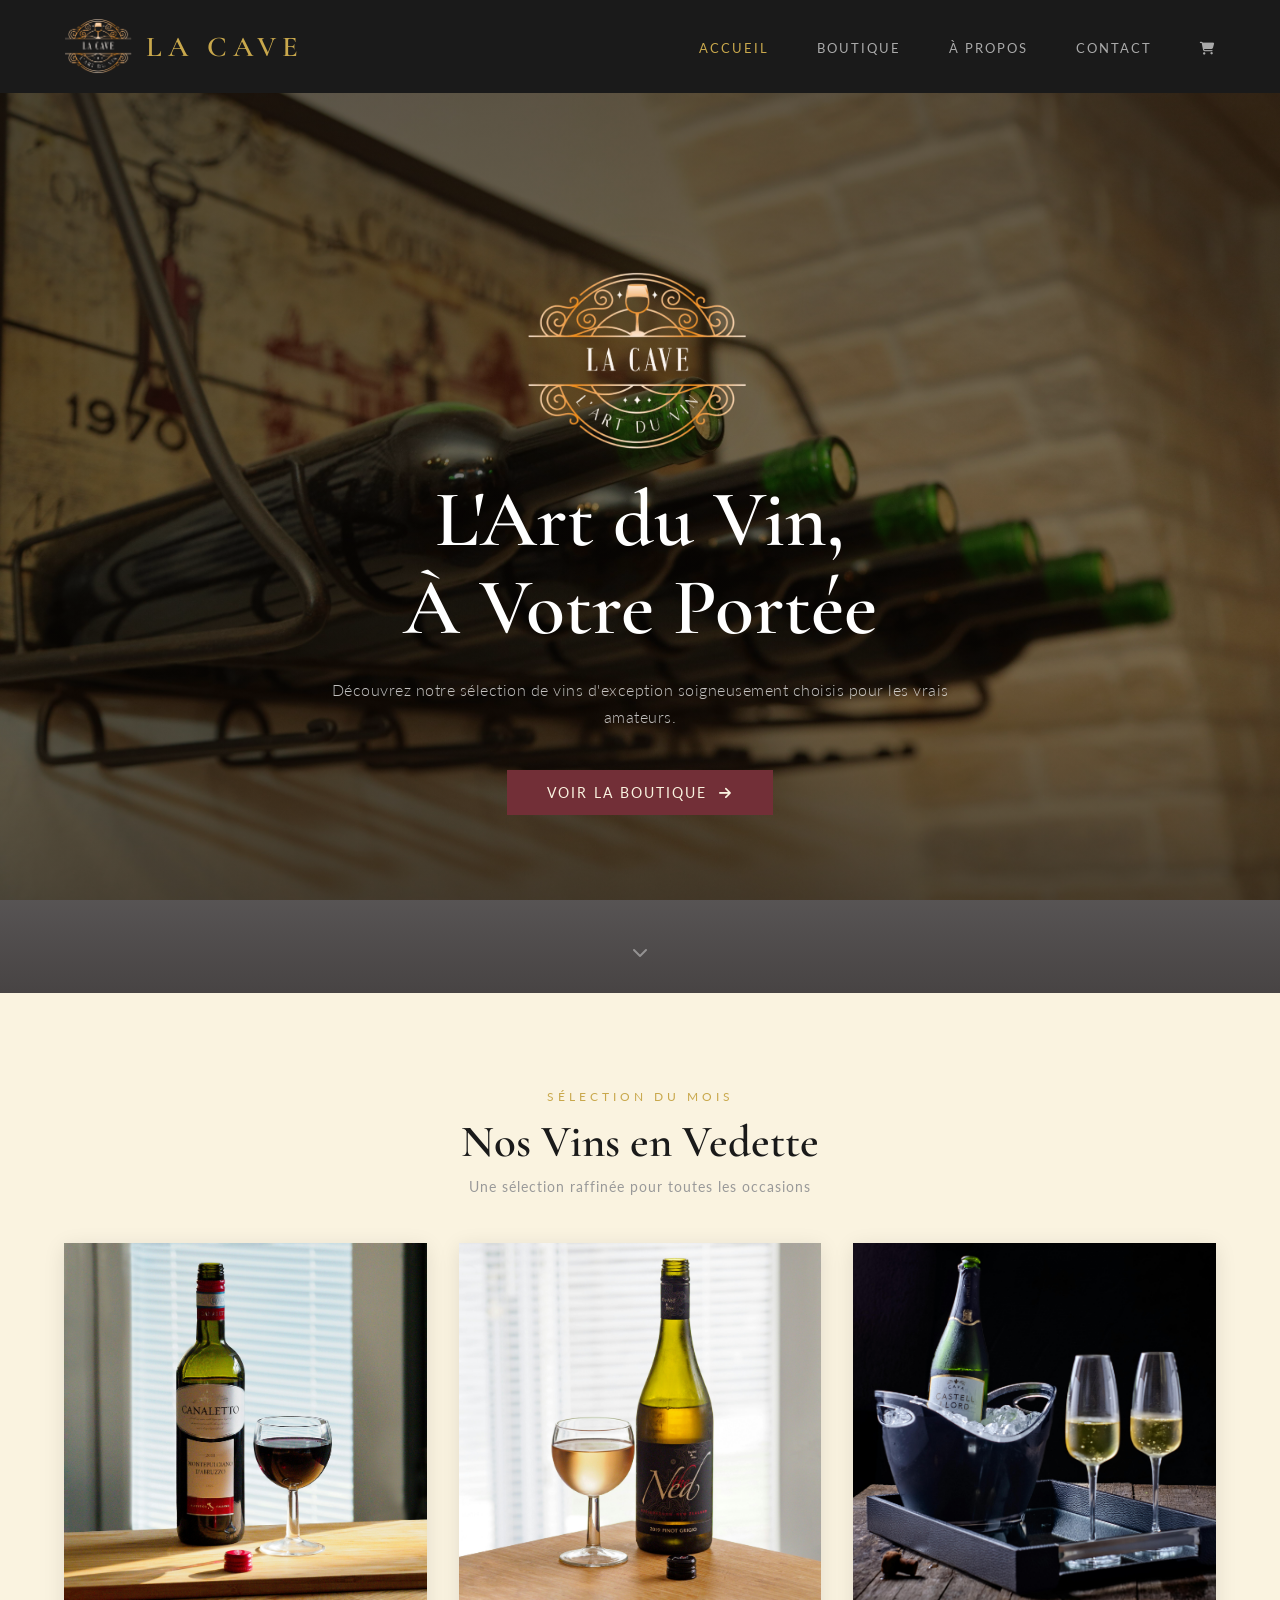
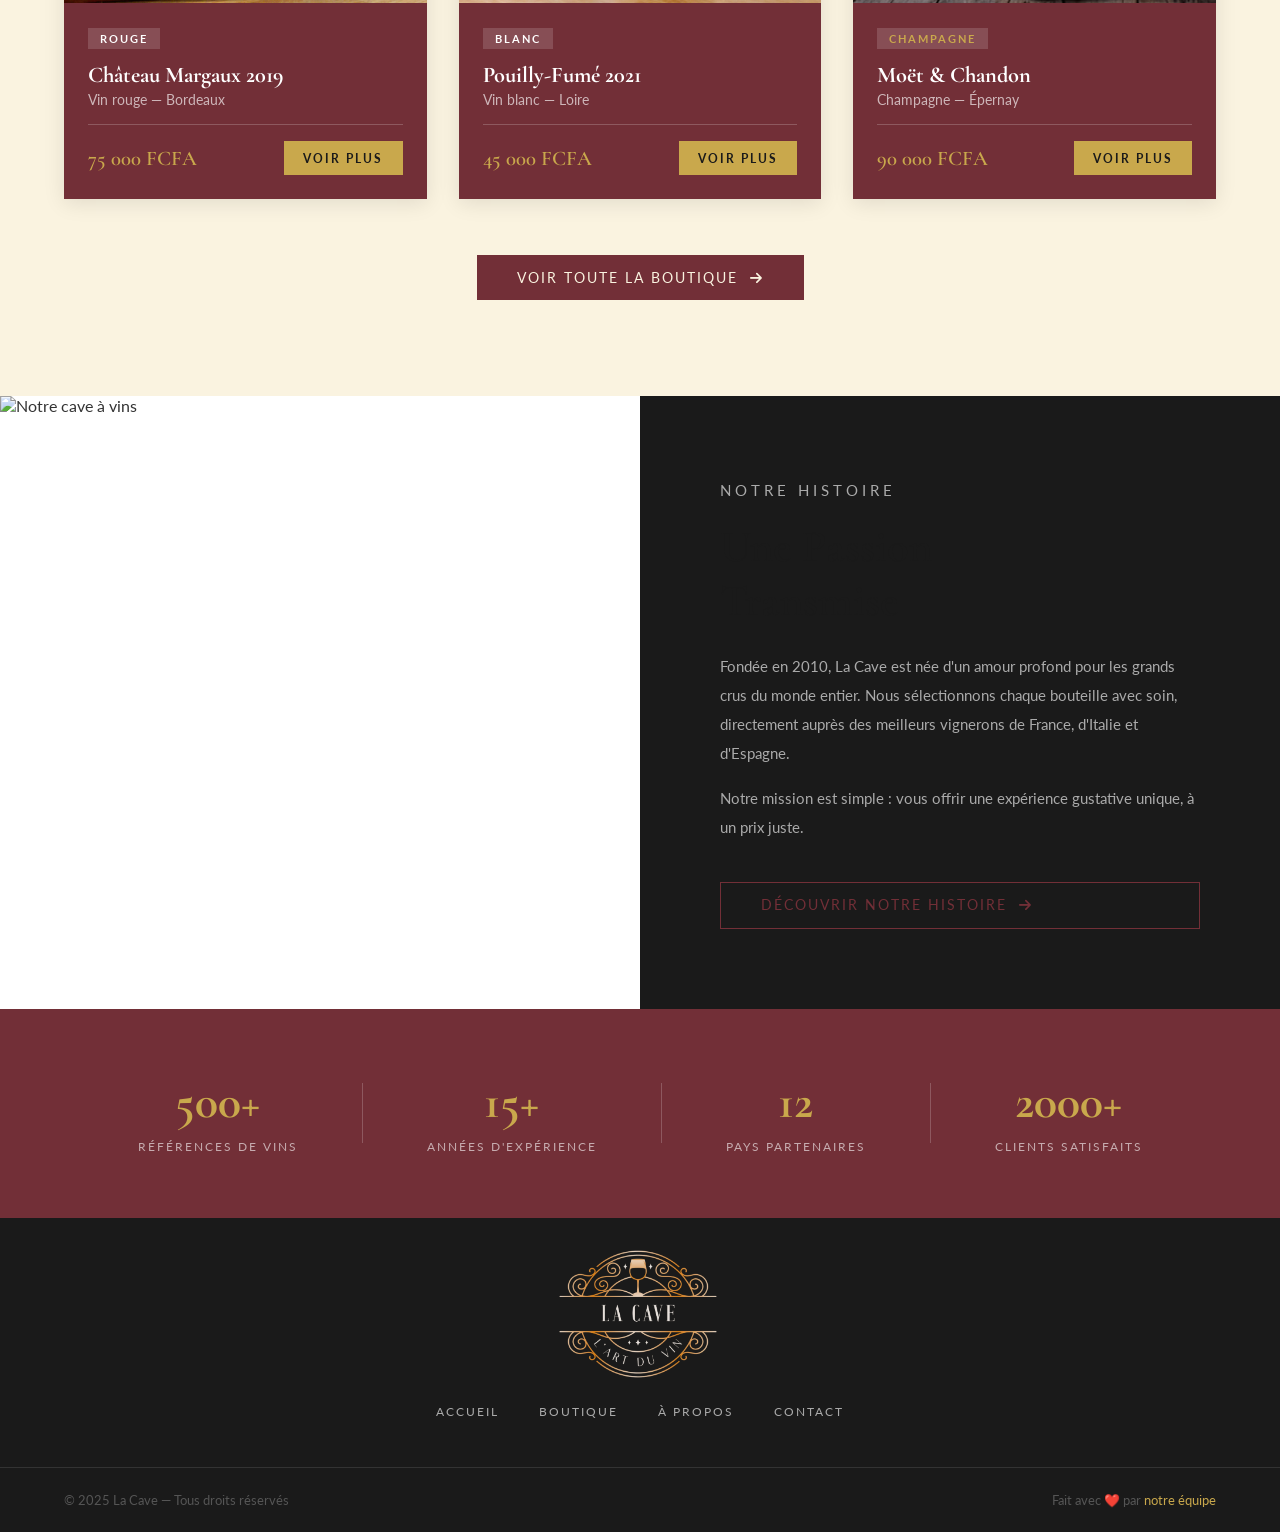
==== commit af0af578: "CSS added to shop.html cards popup, silent crash fix on card click, fixed bug on panier.html, update" ====
--- a/index.html
+++ b/index.html
@@ -20,6 +20,12 @@
       <li><a href="shop.html">Boutique</a></li>
       <li><a href="a-propos.html">À Propos</a></li>
       <li><a href="contact.html">Contact</a></li>
+      <li>
+        <a href="panier.html">
+          <i class="fa-solid fa-cart-shopping"></i>
+          <span id="compteur-panier"></span>
+        </a>
+      </li>
     </ul>
   </nav>
 
--- a/style.css
+++ b/style.css
@@ -380,7 +380,7 @@
 
 .carte-vin-image {
   width: 100%;
-  height: 280px;
+  height: 360px;
   overflow: hidden;
 }
 
@@ -397,6 +397,7 @@
 
 .carte-vin-corps {
   padding: 1.5rem;
+  background-color: var(--couleur-principale);
 }
 
 .carte-categorie {
@@ -410,29 +411,29 @@
 }
 
 .carte-categorie.rouge {
-  background-color: #f5eaea;
-  color: var(--couleur-principale);
+  background-color: rgba(255,255,255,0.15);
+  color: #fff;
 }
 
 .carte-categorie.blanc {
-  background-color: #f5f3e8;
-  color: #8a7a30;
+  background-color: rgba(255,255,255,0.15);
+  color: #fff;
 }
 
 .carte-categorie.champagne {
-  background-color: #fdf5e0;
-  color: #a07c20;
+  background-color: rgba(255,255,255,0.15);
+  color: var(--couleur-or);
 }
 
 .carte-vin-corps h3 {
   font-family: var(--police-titre);
   font-size: 1.4rem;
-  color: var(--couleur-sombre);
+  color: #fff;
   margin-bottom: 0.25rem;
 }
 
 .carte-vin-corps > p {
-  color: #999;
+  color: rgba(255,255,255,0.65);
   font-size: 0.85rem;
   margin-bottom: 1rem;
 }
@@ -443,14 +444,34 @@
   align-items: center;
   margin-top: 1rem;
   padding-top: 1rem;
-  border-top: 1px solid #eee;
+  border-top: 1px solid rgba(255,255,255,0.2);
 }
 
 .prix {
   font-family: var(--police-titre);
   font-size: 1.3rem;
+  color: var(--couleur-or);
+  font-weight: 600;
+}
+
+.btn-carte {
+  display: inline-block;
+  background-color: var(--couleur-or);
+  color: var(--couleur-sombre);
+  font-size: 0.75rem;
+  font-weight: 700;
+  letter-spacing: 2px;
+  text-transform: uppercase;
+  border: none;
+  padding: 0.6rem 1.2rem;
+  cursor: pointer;
+  transition: var(--transition);
+  font-family: var(--police-corps);
+}
+
+.btn-carte:hover {
+  background-color: #fff;
   color: var(--couleur-principale);
-  font-weight: 600;
 }
 
 .voir-tout {
@@ -546,6 +567,54 @@
 /* =============================================
    PAGE BOUTIQUE — shop.html (Membre 3)
    ============================================= */
+/* Hero boutique */
+.boutique-hero {
+  position: relative;
+  height: 55vh;
+  min-height: 380px;
+  background-image: url('images/wine-cellar-1-crop.jpg');
+  background-size: cover;
+  background-position: center;
+  background-attachment: fixed;
+  display: flex;
+  align-items: center;
+  justify-content: center;
+}
+
+.boutique-hero-overlay {
+  position: absolute;
+  inset: 0;
+  background: linear-gradient(
+    to bottom,
+    rgba(10,5,5,0.6) 0%,
+    rgba(10,5,5,0.45) 60%,
+    rgba(10,5,5,0.7) 100%
+  );
+}
+
+.boutique-hero-contenu {
+  position: relative;
+  z-index: 2;
+  text-align: center;
+  color: #fff;
+}
+
+.boutique-hero-titre {
+  font-family: var(--police-titre);
+  font-size: 3.5rem;
+  font-weight: 600;
+  color: #fff;
+  margin: 0.5rem 0;
+}
+
+.boutique-hero-sous-titre {
+  color: rgba(255,255,255,0.7);
+  font-size: 0.95rem;
+  letter-spacing: 1px;
+  font-weight: 300;
+  margin-top: 0.75rem;
+}
+
 .boutique {
   padding: 5rem 4rem;
   background-color: var(--couleur-creme);
@@ -583,40 +652,106 @@
 /* =============================================
    PAGE À PROPOS — a-propos.html (Membre 4)
    ============================================= */
+/* =============================================
+   PAGE À PROPOS — a-propos.html (Membre 4)
+   ============================================= */
+
+/* Hero bannière avec winery-1.jpg */
+.apropos-hero {
+  position: relative;
+  height: 55vh;
+  min-height: 400px;
+  background-image: url('images/winery-1.jpg');
+  background-size: cover;
+  background-position: center;
+  background-attachment: fixed;
+  display: flex;
+  align-items: center;
+  justify-content: center;
+}
+
+.apropos-hero-overlay {
+  position: absolute;
+  inset: 0;
+  background: linear-gradient(
+    to bottom,
+    rgba(10,5,5,0.6) 0%,
+    rgba(10,5,5,0.45) 60%,
+    rgba(10,5,5,0.7) 100%
+  );
+}
+
+.apropos-hero-contenu {
+  position: relative;
+  z-index: 2;
+  text-align: center;
+  color: #fff;
+}
+
+.apropos-hero-titre {
+  font-family: var(--police-titre);
+  font-size: 3.5rem;
+  font-weight: 600;
+  color: #fff;
+  margin: 0.5rem 0;
+}
+
+.apropos-hero-sous-titre {
+  color: rgba(255,255,255,0.7);
+  font-size: 0.95rem;
+  letter-spacing: 1px;
+  font-weight: 300;
+  margin-top: 0.75rem;
+}
+
+/* Section Histoire */
 .histoire {
   padding: 6rem 4rem;
-  background-color: #fff;
+  background-color: var(--couleur-creme);
 }
 
 .histoire-contenu {
   display: grid;
   grid-template-columns: 1fr 1fr;
-  gap: 4rem;
+  gap: 5rem;
   align-items: center;
   max-width: 1100px;
   margin: 0 auto;
 }
 
+.histoire-image-wrapper {
+  height: 520px;
+  overflow: hidden;
+  box-shadow: var(--ombre-forte);
+}
+
 .image-histoire {
   width: 100%;
-  height: 450px;
+  height: 100%;
   object-fit: cover;
-  box-shadow: var(--ombre-forte);
+  object-position: center;
+  transition: transform 0.8s ease;
+}
+
+.histoire-image-wrapper:hover .image-histoire {
+  transform: scale(1.04);
 }
 
 .texte-histoire p {
   color: #666;
   line-height: 1.9;
-  margin-bottom: 1rem;
+  margin-bottom: 1.2rem;
   font-size: 0.95rem;
 }
 
+/* Section Équipe */
 .equipe {
   padding: 6rem 4rem;
-  background-color: var(--couleur-creme);
-}
-
-.grille-equipe {
+  background-color: #fff;
+}
+
+/* Grille 5 membres : 3 en haut, 2 centrés en bas */
+.grille-equipe-5 {
   display: grid;
   grid-template-columns: repeat(3, 1fr);
   gap: 2rem;
@@ -624,8 +759,18 @@
   margin: 0 auto;
 }
 
+.grille-equipe-5 .carte-membre:nth-child(4) {
+  grid-column: 1;
+  margin-left: 50%;
+}
+
+.grille-equipe-5 .carte-membre:nth-child(5) {
+  grid-column: 2;
+}
+
+/* Carte membre */
 .carte-membre {
-  background-color: #fff;
+  background-color: var(--couleur-creme);
   padding: 2rem;
   text-align: center;
   box-shadow: var(--ombre);
@@ -637,13 +782,37 @@
   box-shadow: var(--ombre-forte);
 }
 
-.carte-membre img {
+/* Wrapper commun photo/placeholder */
+.membre-photo-wrapper {
   width: 120px;
   height: 120px;
   border-radius: 50%;
-  object-fit: cover;
   margin: 0 auto 1rem;
   border: 3px solid var(--couleur-or);
+  overflow: hidden;
+  display: flex;
+  align-items: center;
+  justify-content: center;
+}
+
+/* Photo réelle */
+.membre-photo {
+  width: 100%;
+  height: 100%;
+  object-fit: cover;
+  object-position: center top;
+}
+
+/* Placeholder initiales */
+.membre-placeholder {
+  background-color: var(--couleur-sombre);
+}
+
+.membre-initiales {
+  font-family: var(--police-titre);
+  font-size: 1.8rem;
+  color: var(--couleur-or);
+  font-weight: 600;
 }
 
 .carte-membre h3 {
@@ -792,4 +961,423 @@
   font-size: 1.1rem;
   margin-top: 3px;
   min-width: 20px;
+}
+
+/* =============================================
+   MODAL VIN (shop.html) + MODAL BIO (a-propos.html)
+   ============================================= */
+
+/* Overlay commun aux deux modals */
+.modal-overlay {
+  display: none;
+  position: fixed;
+  inset: 0;
+  background-color: rgba(0, 0, 0, 0.75);
+  z-index: 2000;
+  align-items: center;
+  justify-content: center;
+  padding: 2rem;
+}
+
+.modal-overlay.actif {
+  display: flex;
+}
+
+/* Bouton fermer */
+.modal-fermer {
+  position: absolute;
+  top: 1rem;
+  right: 1rem;
+  background: transparent;
+  border: none;
+  color: #aaa;
+  font-size: 1.3rem;
+  cursor: pointer;
+  transition: var(--transition);
+  z-index: 10;
+}
+
+.modal-fermer:hover {
+  color: var(--couleur-principale);
+}
+
+/* ===== MODAL VIN ===== */
+.modal-contenu {
+  background-color: #fff;
+  max-width: 850px;
+  width: 100%;
+  position: relative;
+  overflow: hidden;
+  max-height: 90vh;
+}
+
+.modal-corps {
+  display: grid;
+  grid-template-columns: 1fr 1fr;
+}
+
+.modal-image {
+  height: 100%;
+  min-height: 450px;
+  overflow: hidden;
+}
+
+.modal-image img {
+  width: 100%;
+  height: 100%;
+  object-fit: cover;
+}
+
+.modal-infos {
+  padding: 3rem 2.5rem;
+  display: flex;
+  flex-direction: column;
+  justify-content: center;
+  gap: 0.75rem;
+  background-color: var(--couleur-creme);
+}
+
+.modal-infos h2 {
+  font-family: var(--police-titre);
+  font-size: 2rem;
+  color: var(--couleur-sombre);
+  line-height: 1.2;
+}
+
+.modal-sous-titre {
+  color: #999;
+  font-size: 0.85rem;
+  letter-spacing: 1px;
+}
+
+.modal-description {
+  color: #666;
+  font-size: 0.95rem;
+  line-height: 1.8;
+  border-top: 1px solid #e0d9c8;
+  padding-top: 1rem;
+  margin-top: 0.5rem;
+}
+
+.modal-pied {
+  display: flex;
+  justify-content: space-between;
+  align-items: center;
+  margin-top: 1rem;
+  padding-top: 1rem;
+  border-top: 1px solid #e0d9c8;
+}
+
+/* ===== POPUP PANIER (toast) ===== */
+.popup-panier {
+  position: fixed;
+  bottom: 2rem;
+  right: 2rem;
+  background-color: var(--couleur-sombre);
+  color: var(--couleur-creme);
+  padding: 1rem 1.5rem;
+  border-left: 3px solid var(--couleur-or);
+  display: flex;
+  align-items: center;
+  gap: 1.5rem;
+  z-index: 9999;
+  font-size: 0.85rem;
+  box-shadow: var(--ombre-forte);
+  animation: glisserEntree 0.3s ease;
+}
+
+@keyframes glisserEntree {
+  from { transform: translateX(100%); opacity: 0; }
+  to   { transform: translateX(0);    opacity: 1; }
+}
+
+.popup-panier a {
+  color: var(--couleur-or);
+  font-size: 0.78rem;
+  letter-spacing: 1px;
+  text-transform: uppercase;
+  border-bottom: 1px solid var(--couleur-or);
+  white-space: nowrap;
+}
+
+/* ===== PAGE PANIER ===== */
+.section-panier {
+  padding: 5rem 4rem;
+  background-color: var(--couleur-creme);
+  min-height: 80vh;
+}
+
+.panier-vide {
+  text-align: center;
+  padding: 4rem 0;
+  color: #999;
+}
+
+.panier-vide i {
+  font-size: 3rem;
+  color: var(--couleur-or);
+  margin-bottom: 1rem;
+  display: block;
+}
+
+.panier-vide p {
+  font-size: 1.1rem;
+  margin-bottom: 2rem;
+}
+
+.panier-article {
+  display: grid;
+  grid-template-columns: 80px 1fr auto auto auto;
+  align-items: center;
+  gap: 1.5rem;
+  background-color: #fff;
+  padding: 1.25rem;
+  margin-bottom: 1rem;
+  box-shadow: var(--ombre);
+}
+
+.panier-article-img {
+  width: 80px;
+  height: 80px;
+  object-fit: cover;
+}
+
+.panier-article-infos h3 {
+  font-family: var(--police-titre);
+  font-size: 1.15rem;
+  color: var(--couleur-sombre);
+  margin-bottom: 0.25rem;
+}
+
+.panier-article-infos p {
+  color: #999;
+  font-size: 0.85rem;
+}
+
+.panier-quantite {
+  display: flex;
+  align-items: center;
+  gap: 0.75rem;
+}
+
+.panier-quantite button {
+  width: 30px;
+  height: 30px;
+  border: 1px solid #ddd;
+  background: transparent;
+  font-size: 1.1rem;
+  cursor: pointer;
+  transition: var(--transition);
+  color: var(--couleur-texte);
+}
+
+.panier-quantite button:hover {
+  background-color: var(--couleur-principale);
+  color: #fff;
+  border-color: var(--couleur-principale);
+}
+
+.panier-quantite span {
+  font-family: var(--police-titre);
+  font-size: 1.2rem;
+  min-width: 20px;
+  text-align: center;
+}
+
+.panier-article-total {
+  font-family: var(--police-titre);
+  font-size: 1.2rem;
+  color: var(--couleur-principale);
+  font-weight: 600;
+  min-width: 120px;
+  text-align: right;
+}
+
+.panier-supprimer {
+  background: transparent;
+  border: none;
+  color: #ccc;
+  font-size: 1rem;
+  cursor: pointer;
+  transition: var(--transition);
+  padding: 0.5rem;
+}
+
+.panier-supprimer:hover {
+  color: var(--couleur-principale);
+}
+
+.panier-total-ligne {
+  display: flex;
+  justify-content: space-between;
+  align-items: center;
+  padding: 2rem 0;
+  border-top: 2px solid var(--couleur-or);
+  margin-top: 1rem;
+  font-size: 1.1rem;
+  font-weight: 700;
+  letter-spacing: 1px;
+  text-transform: uppercase;
+}
+
+.panier-total-ligne .prix {
+  font-size: 2rem;
+}
+
+.panier-boutons {
+  display: flex;
+  gap: 1rem;
+  justify-content: flex-end;
+  margin-top: 1.5rem;
+}
+
+/* Checkout */
+.paiement-options {
+  display: flex;
+  gap: 2rem;
+  margin: 1rem 0 1.5rem;
+  flex-wrap: wrap;
+}
+
+.paiement-options label {
+  display: flex;
+  align-items: center;
+  gap: 0.5rem;
+  cursor: pointer;
+  font-size: 0.95rem;
+  color: var(--couleur-texte);
+}
+
+#section-checkout {
+  margin-top: 3rem;
+  padding-top: 3rem;
+  border-top: 1px solid #ddd;
+  max-width: 700px;
+}
+
+#detail-paiement {
+  margin: 1rem 0;
+  padding: 1.5rem;
+  background-color: #fff;
+  border-left: 3px solid var(--couleur-or);
+}
+
+.commande-succes {
+  text-align: center;
+  padding: 4rem 2rem;
+  max-width: 600px;
+  margin: 0 auto;
+}
+
+.commande-succes i {
+  font-size: 4rem;
+  color: var(--couleur-or);
+  margin-bottom: 1rem;
+  display: block;
+}
+
+.commande-succes h2 {
+  font-family: var(--police-titre);
+  font-size: 2.5rem;
+  color: var(--couleur-sombre);
+  margin-bottom: 1rem;
+}
+
+.commande-succes p {
+  color: #666;
+  margin-bottom: 2rem;
+  line-height: 1.7;
+}
+
+/* ===== MODAL BIOGRAPHIE (a-propos.html) ===== */
+.bio-modal {
+  background-color: #fff;
+  max-width: 700px;
+  width: 100%;
+  position: relative;
+  overflow: hidden;
+}
+
+.bio-modal-corps {
+  display: grid;
+  grid-template-columns: 180px 1fr;
+  min-height: 350px;
+}
+
+.bio-photo-wrapper {
+  width: 180px;
+  height: 100%;
+  min-height: 350px;
+  background-color: var(--couleur-sombre);
+  display: flex;
+  align-items: center;
+  justify-content: center;
+  overflow: hidden;
+}
+
+.bio-photo {
+  width: 100%;
+  height: 100%;
+  object-fit: cover;
+  object-position: center top;
+}
+
+.bio-infos {
+  padding: 2.5rem;
+  background-color: var(--couleur-creme);
+  display: flex;
+  flex-direction: column;
+  gap: 0.5rem;
+}
+
+.bio-infos h2 {
+  font-family: var(--police-titre);
+  font-size: 1.8rem;
+  color: var(--couleur-sombre);
+}
+
+.bio-role {
+  color: var(--couleur-or);
+  font-size: 0.85rem;
+  letter-spacing: 2px;
+  text-transform: uppercase;
+}
+
+.bio-separateur {
+  border: none;
+  border-top: 1px solid #ddd;
+  margin: 0.75rem 0;
+}
+
+.bio-texte {
+  color: #666;
+  font-size: 0.9rem;
+  line-height: 1.8;
+}
+
+.bio-competences-section {
+  margin-top: 0.75rem;
+}
+
+.bio-competences-titre {
+  font-size: 0.75rem;
+  letter-spacing: 2px;
+  text-transform: uppercase;
+  color: #aaa;
+  margin-bottom: 0.5rem;
+}
+
+.bio-competences-liste {
+  display: flex;
+  flex-wrap: wrap;
+  gap: 0.5rem;
+}
+
+.badge-competence {
+  background-color: var(--couleur-sombre);
+  color: var(--couleur-or);
+  font-size: 0.72rem;
+  letter-spacing: 1px;
+  padding: 0.3rem 0.75rem;
+  text-transform: uppercase;
 }
